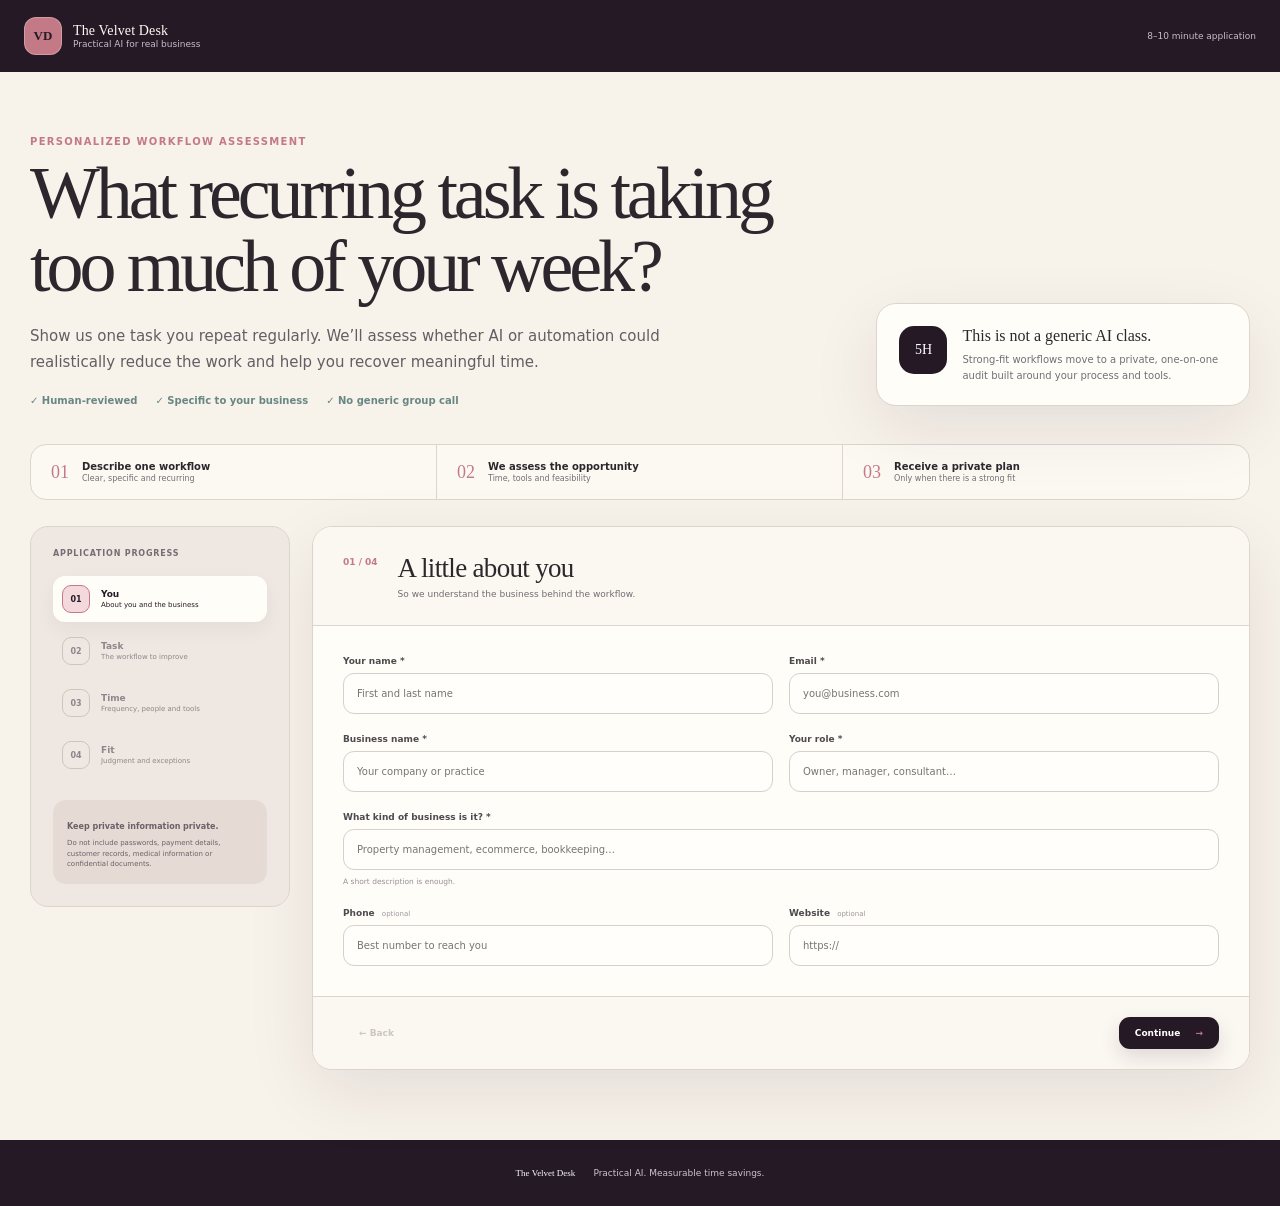
==== index.html @ eaa21534 "Add files via upload" ====
<!doctype html>
<html lang="en">
  <head>
    <meta charset="utf-8" />
    <meta name="viewport" content="width=device-width, initial-scale=1" />
    <meta name="description" content="Apply for a personalized workflow review and discover whether AI can help your business recover five hours each week." />
    <meta name="theme-color" content="#241925" />
    <title>Five-Hour Workflow Review | The Velvet Desk</title>
    <link rel="stylesheet" href="./styles.css" />
  </head>
  <body>
    <header class="site-header">
      <a class="brand" href="./" aria-label="The Velvet Desk home">
        <span class="brand-mark">VD</span>
        <span><strong>The Velvet Desk</strong><small>Practical AI for real business</small></span>
      </a>
      <span class="time-estimate">8–10 minute application</span>
    </header>

    <main>
      <section class="intro">
        <div class="intro-copy">
          <p class="eyebrow">Personalized workflow assessment</p>
          <h1>What recurring task is taking too much of your week?</h1>
          <p class="lede">Show us one task you repeat regularly. We’ll assess whether AI or automation could realistically reduce the work and help you recover meaningful time.</p>
          <div class="trust-row">
            <span>✓ Human-reviewed</span><span>✓ Specific to your business</span><span>✓ No generic group call</span>
          </div>
        </div>
        <aside class="intro-card">
          <span class="card-number">5H</span>
          <div><strong>This is not a generic AI class.</strong><p>Strong-fit workflows move to a private, one-on-one audit built around your process and tools.</p></div>
        </aside>
      </section>

      <section class="process" aria-label="How the workflow review works">
        <article><span>01</span><div><strong>Describe one workflow</strong><small>Clear, specific and recurring</small></div></article>
        <article><span>02</span><div><strong>We assess the opportunity</strong><small>Time, tools and feasibility</small></div></article>
        <article><span>03</span><div><strong>Receive a private plan</strong><small>Only when there is a strong fit</small></div></article>
      </section>

      <div class="form-layout" id="application">
        <aside class="progress-card">
          <p>Application progress</p>
          <ol id="progress-list">
            <li class="active"><span>01</span><div><strong>You</strong><small>About you and the business</small></div></li>
            <li><span>02</span><div><strong>Task</strong><small>The workflow to improve</small></div></li>
            <li><span>03</span><div><strong>Time</strong><small>Frequency, people and tools</small></div></li>
            <li><span>04</span><div><strong>Fit</strong><small>Judgment and exceptions</small></div></li>
          </ol>
          <div class="privacy-note"><strong>Keep private information private.</strong><p>Do not include passwords, payment details, customer records, medical information or confidential documents.</p></div>
        </aside>

        <form id="workflow-form" class="workflow-form" novalidate>
          <header class="form-heading"><span id="section-count">01 / 04</span><div><h2 id="section-title">A little about you</h2><p id="section-description">So we understand the business behind the workflow.</p></div></header>

          <section class="form-panel" data-step="0">
            <div class="field-grid two">
              <label><span>Your name *</span><input name="applicantName" required autocomplete="name" placeholder="First and last name" /></label>
              <label><span>Email *</span><input name="email" type="email" required autocomplete="email" placeholder="you@business.com" /></label>
            </div>
            <div class="field-grid two">
              <label><span>Business name *</span><input name="businessName" required placeholder="Your company or practice" /></label>
              <label><span>Your role *</span><input name="role" required placeholder="Owner, manager, consultant…" /></label>
            </div>
            <label><span>What kind of business is it? *</span><input name="businessType" required placeholder="Property management, ecommerce, bookkeeping…" /><small>A short description is enough.</small></label>
            <div class="field-grid two optional-row">
              <label><span>Phone <i>optional</i></span><input name="phone" type="tel" autocomplete="tel" placeholder="Best number to reach you" /></label>
              <label><span>Website <i>optional</i></span><input name="website" type="url" placeholder="https://" /></label>
            </div>
            <label class="bot-field" aria-hidden="true"><span>Company website</span><input name="companyWebsite" tabindex="-1" autocomplete="off" /></label>
          </section>

          <section class="form-panel" data-step="1" hidden>
            <label><span>Give the task a short name *</span><input name="workflowTitle" required placeholder="Processing new client inquiries" /><small>Choose one task that happens repeatedly.</small></label>
            <label><span>What are you trying to get done? *</span><textarea name="workflowDescription" required rows="4" placeholder="Explain the task in everyday language and why it matters."></textarea></label>
            <label><span>What causes the task to begin? *</span><textarea name="trigger" required rows="3" placeholder="A customer completes our website form, or every Friday I receive a new spreadsheet."></textarea><small>This is the trigger that tells you it is time to start.</small></label>
            <label><span>Walk us through the steps you currently take *</span><textarea name="steps" required rows="7" placeholder="1. I open the form response&#10;2. I copy the details into our spreadsheet&#10;3. I check whether the customer qualifies&#10;4. I write and send a response"></textarea><small>Include manual copying, checking, waiting and follow-up.</small></label>
          </section>

          <section class="form-panel" data-step="2" hidden>
            <div class="field-grid two number-row">
              <label><span>How many times per week? *</span><input name="occurrencesPerWeek" required type="number" min="1" max="1000" inputmode="numeric" placeholder="20" /></label>
              <label><span>Minutes each time? *</span><input name="minutesPerOccurrence" required type="number" min="1" max="1440" inputmode="numeric" placeholder="15" /></label>
            </div>
            <div class="calculation-note"><span>Why we ask</span><p>Frequency × time shows whether five hours of weekly savings is realistically available.</p></div>
            <label><span>Which apps, websites or tools are involved? *</span><textarea name="tools" required rows="3" placeholder="Gmail, Google Sheets, HubSpot, QuickBooks, WhatsApp…"></textarea></label>
            <label><span>What information goes in, and what should come out? *</span><textarea name="inputsOutputs" required rows="4" placeholder="We receive a name, email and project description. The final result is a qualified lead in HubSpot with a drafted response."></textarea></label>
            <label><span>Who else is involved? <i>optional</i></span><textarea name="peopleInvolved" rows="3" placeholder="Employees, customers, vendors or anyone who approves part of the task."></textarea></label>
          </section>

          <section class="form-panel" data-step="3" hidden>
            <label><span>What decisions require a person’s judgment? *</span><textarea name="judgment" required rows="4" placeholder="I decide whether the lead is a good fit and whether the request needs a custom price."></textarea><small>“None” is a valid answer if the same rules always apply.</small></label>
            <label><span>What unusual situations or exceptions occur? <i>optional</i></span><textarea name="exceptions" rows="3" placeholder="Tell us what sometimes causes the normal process to change."></textarea></label>

            <fieldset class="choice-field"><legend>Does the task involve sensitive information? *</legend><p>Financial, legal, medical, employee or private customer information.</p><div><label><input type="radio" name="sensitiveData" value="No" required /><span>No</span></label><label><input type="radio" name="sensitiveData" value="Yes" /><span>Yes</span></label><label><input type="radio" name="sensitiveData" value="Unsure" /><span>Unsure</span></label></div></fieldset>
            <fieldset class="choice-field"><legend>Could you show us a redacted example or short screen recording later? *</legend><p>Do not upload anything now. We may ask after the initial review.</p><div><label><input type="radio" name="sampleAvailable" value="Yes" required /><span>Yes</span></label><label><input type="radio" name="sampleAvailable" value="Maybe" /><span>Maybe</span></label><label><input type="radio" name="sampleAvailable" value="No" /><span>No</span></label></div></fieldset>
            <label><span>What would a successful solution look like? *</span><textarea name="desiredOutcome" required rows="4" placeholder="What should happen faster or automatically? What would you still want to review yourself?"></textarea></label>
            <fieldset class="choice-field"><legend>Would you be willing to adjust the current process if needed? *</legend><div><label><input type="radio" name="willingToChange" value="Yes" required /><span>Yes</span></label><label><input type="radio" name="willingToChange" value="It depends" /><span>It depends</span></label><label><input type="radio" name="willingToChange" value="No" /><span>No</span></label></div></fieldset>
            <label><span>Anything else we should know? <i>optional</i></span><textarea name="additionalNotes" rows="3" placeholder="Add any detail that would help us understand the task."></textarea></label>
            <label class="consent-row"><input type="checkbox" required /><span>I understand this is an application for a workflow review and does not guarantee that my task can save five hours or will be accepted.</span></label>
          </section>

          <div id="form-error" class="form-error" role="alert" hidden></div>
          <footer class="form-navigation">
            <button id="back-button" type="button" class="back-button" disabled>← Back</button>
            <button id="next-button" type="button" class="next-button">Continue <span>→</span></button>
            <button id="submit-button" type="submit" class="next-button submit-button" hidden>Submit for review <span>→</span></button>
          </footer>
        </form>

        <section id="success-card" class="success-card" hidden>
          <span class="success-check">✓</span>
          <p class="eyebrow" id="success-reference">Application received</p>
          <h2>Thank you. We’ll review the workflow.</h2>
          <p>We’ll assess its frequency, steps, tools, judgment and potential time savings. If it appears to be a strong fit, we’ll contact you about the next step.</p>
          <div class="success-next"><strong>What happens next</strong><ol><li>We screen the workflow for feasibility.</li><li>We may email you with a clarifying question.</li><li>Qualified workflows are invited to a private audit.</li></ol></div>
        </section>
      </div>
    </main>

    <footer class="site-footer"><strong>The Velvet Desk</strong><span>Practical AI. Measurable time savings.</span></footer>
    <script src="./app.js" defer></script>
  </body>
</html>
---- styles.css ----
:root {
  --plum: #241925;
  --plum-soft: #402b3f;
  --rose: #c47a86;
  --rose-light: #f3d9dc;
  --cream: #f7f2ea;
  --paper: #fffdf8;
  --ink: #2c272d;
  --muted: #756d75;
  --sage: #698782;
  --line: #ddd4cd;
  --danger: #9f372a;
  --shadow: 0 22px 70px rgba(42, 25, 40, .09);
}

* { box-sizing: border-box; }
html { scroll-behavior: smooth; }
body { margin: 0; color: var(--ink); background: var(--cream); font-family: Inter, ui-sans-serif, system-ui, -apple-system, BlinkMacSystemFont, "Segoe UI", sans-serif; }
button, input, textarea, select { font: inherit; }
button, a { -webkit-tap-highlight-color: transparent; }

.site-header { display: flex; align-items: center; justify-content: space-between; height: 72px; padding: 0 max(24px, calc((100vw - 1240px) / 2)); color: #fffaf2; background: var(--plum); }
.brand { display: flex; align-items: center; gap: 11px; color: inherit; text-decoration: none; }
.brand-mark { display: grid; place-items: center; width: 38px; height: 38px; border: 1px solid rgba(255,255,255,.25); border-radius: 12px; color: var(--plum); background: var(--rose); font-family: Georgia, serif; font-size: 13px; font-weight: 800; }
.brand > span:last-child { display: flex; flex-direction: column; }
.brand strong { font-family: Georgia, serif; font-size: 14px; font-weight: 500; letter-spacing: .01em; }
.brand small, .time-estimate { color: #c9bcc8; font-size: 9px; }

main { max-width: 1300px; margin: auto; padding: 0 30px 70px; }
.intro { display: grid; grid-template-columns: minmax(0, 1.5fr) minmax(280px, .7fr); gap: 46px; align-items: end; padding: 64px 0 38px; }
.eyebrow { margin: 0 0 10px; color: var(--rose); font-size: 10px; font-weight: 850; letter-spacing: .13em; text-transform: uppercase; }
.intro h1 { max-width: 820px; margin: 0; font-family: Georgia, serif; font-size: clamp(40px, 6vw, 74px); font-weight: 500; line-height: .98; letter-spacing: -.055em; }
.lede { max-width: 700px; margin: 22px 0 20px; color: #655d64; font-size: 15px; line-height: 1.7; }
.trust-row { display: flex; flex-wrap: wrap; gap: 18px; color: var(--sage); font-size: 10px; font-weight: 700; }
.intro-card { display: flex; gap: 15px; padding: 22px; border: 1px solid var(--line); border-radius: 20px; background: var(--paper); box-shadow: var(--shadow); }
.card-number { flex: 0 0 auto; display: grid; place-items: center; width: 48px; height: 48px; border-radius: 15px; color: #fff; background: var(--plum); font-family: Georgia, serif; font-size: 14px; }
.intro-card strong { font-family: Georgia, serif; font-size: 16px; font-weight: 500; }
.intro-card p { margin: 7px 0 0; color: var(--muted); font-size: 10px; line-height: 1.55; }

.process { display: grid; grid-template-columns: repeat(3, 1fr); margin-bottom: 26px; overflow: hidden; border: 1px solid var(--line); border-radius: 16px; background: rgba(255,253,248,.7); }
.process article { display: flex; align-items: center; gap: 13px; padding: 16px 20px; border-right: 1px solid var(--line); }
.process article:last-child { border-right: 0; }
.process article > span { color: var(--rose); font-family: Georgia, serif; font-size: 18px; }
.process article div { display: flex; flex-direction: column; gap: 2px; }
.process strong { font-size: 10px; }
.process small { color: var(--muted); font-size: 8px; }

.form-layout { display: grid; grid-template-columns: 260px minmax(0, 1fr); align-items: start; gap: 22px; }
.progress-card { position: sticky; top: 22px; padding: 22px; border: 1px solid var(--line); border-radius: 18px; background: #efe7e1; }
.progress-card > p { margin: 0 0 18px; color: var(--muted); font-size: 8px; font-weight: 800; letter-spacing: .1em; text-transform: uppercase; }
.progress-card ol { display: grid; gap: 6px; margin: 0; padding: 0; list-style: none; }
.progress-card li { display: flex; align-items: center; gap: 11px; padding: 9px; border-radius: 12px; color: #8f858c; }
.progress-card li > span { display: grid; place-items: center; width: 28px; height: 28px; border: 1px solid #d0c4c2; border-radius: 9px; font-size: 8px; font-weight: 800; }
.progress-card li div { display: flex; flex-direction: column; gap: 2px; }
.progress-card li strong { font-size: 9px; }
.progress-card li small { font-size: 7px; }
.progress-card li.active { color: var(--plum); background: var(--paper); box-shadow: 0 8px 20px rgba(48,31,47,.05); }
.progress-card li.active > span { border-color: var(--rose); color: var(--plum); background: var(--rose-light); }
.progress-card li.complete { color: var(--sage); }
.progress-card li.complete > span { border-color: var(--sage); color: white; background: var(--sage); }
.privacy-note { margin-top: 22px; padding: 14px; border-radius: 13px; color: #6d6068; background: #e6dad4; }
.privacy-note strong { font-size: 8px; }
.privacy-note p { margin: 5px 0 0; font-size: 7px; line-height: 1.5; }

.workflow-form, .success-card { overflow: hidden; border: 1px solid var(--line); border-radius: 20px; background: var(--paper); box-shadow: var(--shadow); }
.form-heading { display: flex; gap: 20px; padding: 26px 30px; border-bottom: 1px solid var(--line); background: #fbf7f1; }
.form-heading > span { padding-top: 4px; color: var(--rose); font-size: 9px; font-weight: 800; white-space: nowrap; }
.form-heading h2 { margin: 0; font-family: Georgia, serif; font-size: 27px; font-weight: 500; letter-spacing: -.025em; }
.form-heading p { margin: 5px 0 0; color: var(--muted); font-size: 9px; }
.form-panel { display: grid; gap: 20px; padding: 30px; }
.field-grid { display: grid; gap: 16px; }
.field-grid.two { grid-template-columns: 1fr 1fr; }
.workflow-form label:not(.consent-row):not(.bot-field) { display: grid; gap: 7px; }
.workflow-form label > span, .choice-field legend { color: #514950; font-size: 9px; font-weight: 750; }
.workflow-form label > span i { margin-left: 4px; color: #a1979d; font-size: 7px; font-style: normal; font-weight: 500; }
.workflow-form input:not([type="radio"]):not([type="checkbox"]), .workflow-form textarea, .workflow-form select { width: 100%; border: 1px solid #d9cfca; border-radius: 11px; padding: 12px 13px; outline: none; color: var(--ink); background: #fffefa; font-size: 10px; line-height: 1.5; transition: border-color .2s, box-shadow .2s; }
.workflow-form textarea { resize: vertical; min-height: 84px; }
.workflow-form input:focus, .workflow-form textarea:focus, .workflow-form select:focus { border-color: var(--rose); box-shadow: 0 0 0 3px rgba(196,122,134,.13); }
.workflow-form label > small { color: #998f95; font-size: 7.5px; line-height: 1.45; }
.bot-field { position: absolute; left: -10000px; width: 1px; height: 1px; overflow: hidden; }
.calculation-note { display: flex; gap: 12px; align-items: center; padding: 13px 15px; border-radius: 12px; color: #526c68; background: #e7efec; }
.calculation-note span { font-size: 7px; font-weight: 850; letter-spacing: .08em; text-transform: uppercase; }
.calculation-note p { margin: 0; font-size: 8px; }
.choice-field { display: grid; gap: 8px; margin: 0; padding: 17px; border: 1px solid #ded4cf; border-radius: 14px; }
.choice-field p { margin: -2px 0 3px; color: var(--muted); font-size: 8px; }
.choice-field > div { display: flex; flex-wrap: wrap; gap: 8px; }
.choice-field label { display: block !important; position: relative; }
.choice-field input { position: absolute; opacity: 0; pointer-events: none; }
.choice-field label > span { display: block; min-width: 68px; padding: 9px 12px; border: 1px solid #d8ceca; border-radius: 9px; text-align: center; cursor: pointer; background: white; }
.choice-field input:checked + span { border-color: var(--plum); color: white; background: var(--plum); }
.consent-row { display: flex; align-items: flex-start; gap: 10px; padding: 14px; border-radius: 12px; background: #f5efea; }
.consent-row input { margin-top: 2px; accent-color: var(--plum); }
.consent-row span { color: #6d646a !important; font-size: 8px !important; line-height: 1.5; }
.form-error { margin: 0 30px 20px; padding: 12px 14px; border-radius: 10px; color: var(--danger); background: #ffede9; font-size: 9px; }
.form-navigation { display: flex; justify-content: space-between; padding: 20px 30px; border-top: 1px solid var(--line); background: #fbf7f1; }
.form-navigation button { border: 0; border-radius: 11px; padding: 11px 16px; font-size: 9px; font-weight: 800; cursor: pointer; }
.back-button { color: #756c72; background: transparent; }
.back-button:disabled { opacity: .35; cursor: default; }
.next-button { margin-left: auto; color: white; background: var(--plum); box-shadow: 0 8px 20px rgba(36,25,37,.13); }
.next-button span { margin-left: 12px; color: var(--rose); }
.next-button:disabled { opacity: .65; cursor: wait; }

.success-card { grid-column: 2; padding: 48px; text-align: center; }
.success-check { display: grid; place-items: center; width: 58px; height: 58px; margin: 0 auto 20px; border-radius: 18px; color: white; background: var(--sage); font-size: 24px; }
.success-card h2 { margin: 0; font-family: Georgia, serif; font-size: 36px; font-weight: 500; letter-spacing: -.035em; }
.success-card > p:not(.eyebrow) { max-width: 620px; margin: 15px auto 25px; color: var(--muted); font-size: 11px; line-height: 1.7; }
.success-next { max-width: 530px; margin: auto; padding: 20px 24px; border-radius: 15px; text-align: left; background: #f3ede7; }
.success-next strong { font-size: 9px; }
.success-next ol { display: grid; gap: 8px; margin: 12px 0 0; padding-left: 20px; color: #6f666c; font-size: 9px; }
.site-footer { display: flex; align-items: center; justify-content: center; gap: 18px; padding: 28px; color: #cfc3cf; background: var(--plum); font-size: 9px; }
.site-footer strong { color: white; font-family: Georgia, serif; font-weight: 500; }
.site-footer a { color: var(--rose); }
[hidden] { display: none !important; }

@media (max-width: 820px) {
  main { padding-inline: 18px; }
  .intro { grid-template-columns: 1fr; gap: 24px; padding-top: 40px; }
  .intro h1 { font-size: clamp(39px, 11vw, 62px); }
  .process { grid-template-columns: 1fr; }
  .process article { border-right: 0; border-bottom: 1px solid var(--line); }
  .process article:last-child { border-bottom: 0; }
  .form-layout { grid-template-columns: 1fr; }
  .progress-card { position: static; padding: 14px; }
  .progress-card > p, .progress-card li div, .privacy-note { display: none; }
  .progress-card ol { grid-template-columns: repeat(4, 1fr); gap: 5px; }
  .progress-card li { justify-content: center; padding: 7px; }
  .success-card { grid-column: 1; }
}

@media (max-width: 560px) {
  .site-header { height: 66px; padding-inline: 16px; }
  .time-estimate, .brand small { display: none; }
  .intro { padding-top: 32px; }
  .trust-row { display: grid; gap: 8px; }
  .field-grid.two { grid-template-columns: 1fr; }
  .form-heading, .form-panel, .form-navigation { padding-left: 20px; padding-right: 20px; }
  .form-heading { gap: 12px; }
  .form-heading h2 { font-size: 23px; }
  .choice-field > div { display: grid; grid-template-columns: repeat(3, 1fr); }
  .choice-field label > span { min-width: 0; padding-inline: 6px; }
  .success-card { padding: 34px 22px; }
  .success-card h2 { font-size: 29px; }
  .site-footer { flex-direction: column; gap: 7px; }
}
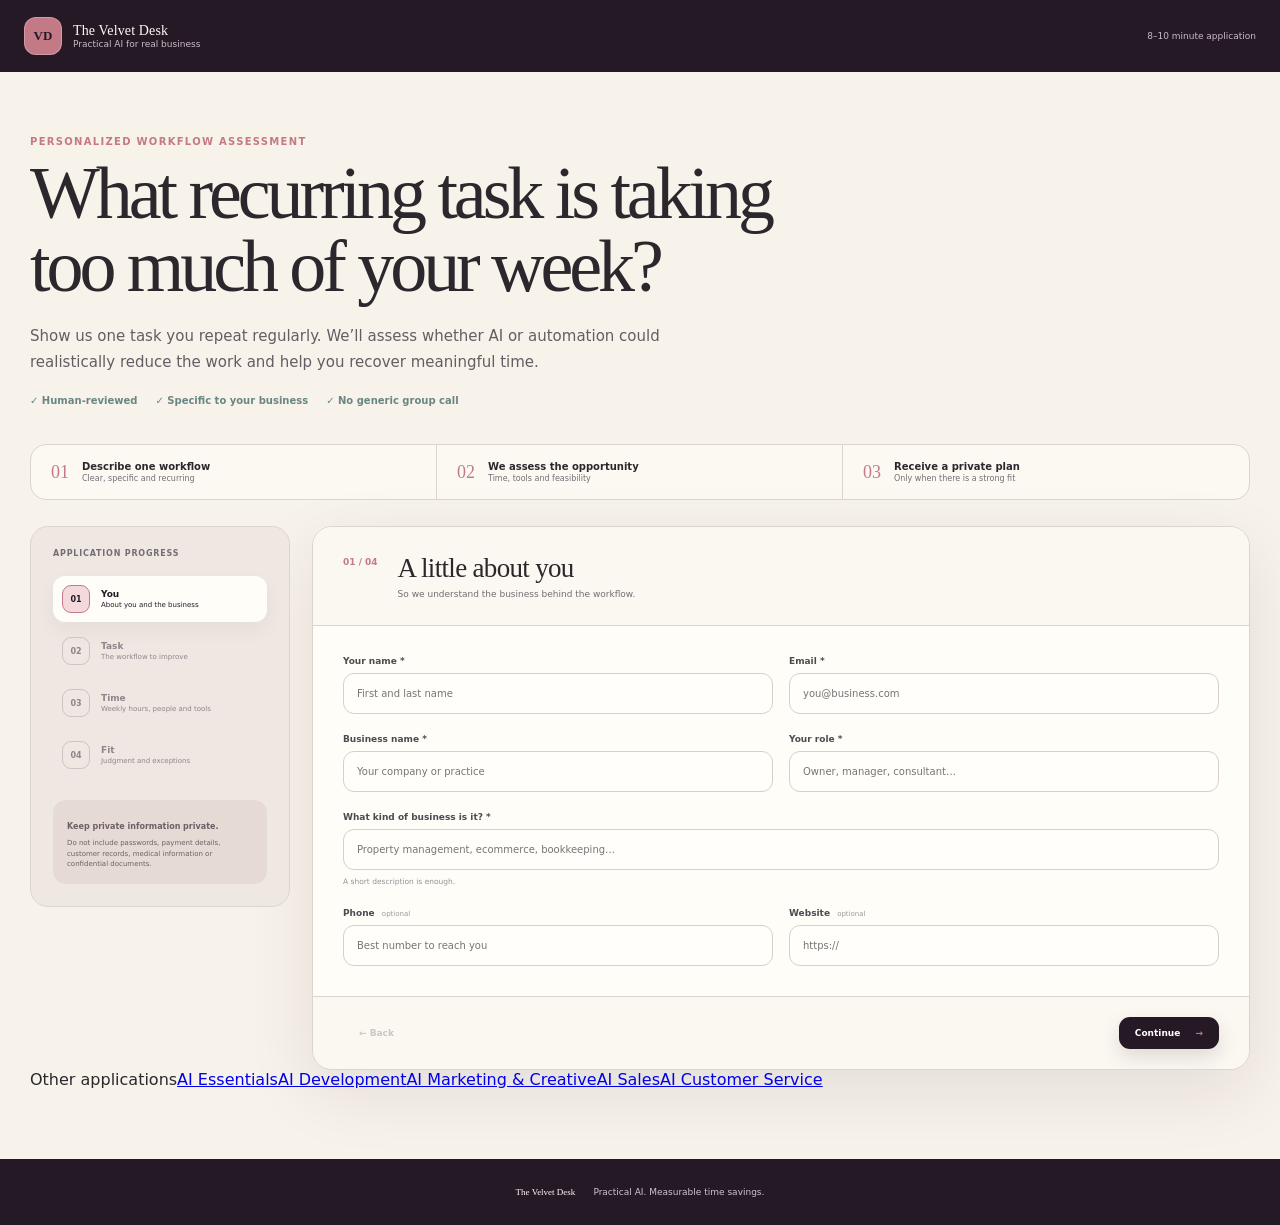
==== commit 00c736fd: "Simplify workflow review application" ====
--- a/index.html
+++ b/index.html
@@ -3,9 +3,9 @@
   <head>
     <meta charset="utf-8" />
     <meta name="viewport" content="width=device-width, initial-scale=1" />
-    <meta name="description" content="Apply for a personalized workflow review and discover whether AI can help your business recover five hours each week." />
+    <meta name="description" content="Apply for a personalized workflow review and discover whether AI can reduce a recurring task in your business." />
     <meta name="theme-color" content="#241925" />
-    <title>Five-Hour Workflow Review | The Velvet Desk</title>
+    <title>Personalized Workflow Review | The Velvet Desk</title>
     <link rel="stylesheet" href="./styles.css" />
   </head>
   <body>
@@ -27,10 +27,6 @@
             <span>✓ Human-reviewed</span><span>✓ Specific to your business</span><span>✓ No generic group call</span>
           </div>
         </div>
-        <aside class="intro-card">
-          <span class="card-number">5H</span>
-          <div><strong>This is not a generic AI class.</strong><p>Strong-fit workflows move to a private, one-on-one audit built around your process and tools.</p></div>
-        </aside>
       </section>
 
       <section class="process" aria-label="How the workflow review works">
@@ -45,13 +41,14 @@
           <ol id="progress-list">
             <li class="active"><span>01</span><div><strong>You</strong><small>About you and the business</small></div></li>
             <li><span>02</span><div><strong>Task</strong><small>The workflow to improve</small></div></li>
-            <li><span>03</span><div><strong>Time</strong><small>Frequency, people and tools</small></div></li>
+            <li><span>03</span><div><strong>Time</strong><small>Weekly hours, people and tools</small></div></li>
             <li><span>04</span><div><strong>Fit</strong><small>Judgment and exceptions</small></div></li>
           </ol>
           <div class="privacy-note"><strong>Keep private information private.</strong><p>Do not include passwords, payment details, customer records, medical information or confidential documents.</p></div>
         </aside>
 
         <form id="workflow-form" class="workflow-form" novalidate>
+          <input type="hidden" name="track" value="workflow-review" />
           <header class="form-heading"><span id="section-count">01 / 04</span><div><h2 id="section-title">A little about you</h2><p id="section-description">So we understand the business behind the workflow.</p></div></header>
 
           <section class="form-panel" data-step="0">
@@ -79,11 +76,8 @@
           </section>
 
           <section class="form-panel" data-step="2" hidden>
-            <div class="field-grid two number-row">
-              <label><span>How many times per week? *</span><input name="occurrencesPerWeek" required type="number" min="1" max="1000" inputmode="numeric" placeholder="20" /></label>
-              <label><span>Minutes each time? *</span><input name="minutesPerOccurrence" required type="number" min="1" max="1440" inputmode="numeric" placeholder="15" /></label>
-            </div>
-            <div class="calculation-note"><span>Why we ask</span><p>Frequency × time shows whether five hours of weekly savings is realistically available.</p></div>
+            <label><span>About how many hours per week does this task take? *</span><input name="hoursPerWeek" required type="number" min="0.25" max="168" step="0.25" inputmode="decimal" placeholder="5" /><small>Your best estimate is enough. Include everyone’s time if more than one person works on it.</small></label>
+            <div class="calculation-note"><span>Why we ask</span><p>This helps us compare the current effort with the time a realistic solution could recover.</p></div>
             <label><span>Which apps, websites or tools are involved? *</span><textarea name="tools" required rows="3" placeholder="Gmail, Google Sheets, HubSpot, QuickBooks, WhatsApp…"></textarea></label>
             <label><span>What information goes in, and what should come out? *</span><textarea name="inputsOutputs" required rows="4" placeholder="We receive a name, email and project description. The final result is a qualified lead in HubSpot with a drafted response."></textarea></label>
             <label><span>Who else is involved? <i>optional</i></span><textarea name="peopleInvolved" rows="3" placeholder="Employees, customers, vendors or anyone who approves part of the task."></textarea></label>
@@ -98,7 +92,7 @@
             <label><span>What would a successful solution look like? *</span><textarea name="desiredOutcome" required rows="4" placeholder="What should happen faster or automatically? What would you still want to review yourself?"></textarea></label>
             <fieldset class="choice-field"><legend>Would you be willing to adjust the current process if needed? *</legend><div><label><input type="radio" name="willingToChange" value="Yes" required /><span>Yes</span></label><label><input type="radio" name="willingToChange" value="It depends" /><span>It depends</span></label><label><input type="radio" name="willingToChange" value="No" /><span>No</span></label></div></fieldset>
             <label><span>Anything else we should know? <i>optional</i></span><textarea name="additionalNotes" rows="3" placeholder="Add any detail that would help us understand the task."></textarea></label>
-            <label class="consent-row"><input type="checkbox" required /><span>I understand this is an application for a workflow review and does not guarantee that my task can save five hours or will be accepted.</span></label>
+            <label class="consent-row"><input type="checkbox" required /><span>I understand this is an application for a workflow review and does not guarantee that my task can be automated or accepted.</span></label>
           </section>
 
           <div id="form-error" class="form-error" role="alert" hidden></div>
@@ -117,6 +111,7 @@
           <div class="success-next"><strong>What happens next</strong><ol><li>We screen the workflow for feasibility.</li><li>We may email you with a clarifying question.</li><li>Qualified workflows are invited to a private audit.</li></ol></div>
         </section>
       </div>
+      <nav class="other-tracks" aria-label="Other applications"><span>Other applications</span><a href="./ai-essentials/">AI Essentials</a><a href="./ai-development/">AI Development</a><a href="./ai-marketing/">AI Marketing & Creative</a><a href="./ai-sales/">AI Sales</a><a href="./ai-customer-service/">AI Customer Service</a></nav>
     </main>
 
     <footer class="site-footer"><strong>The Velvet Desk</strong><span>Practical AI. Measurable time savings.</span></footer>
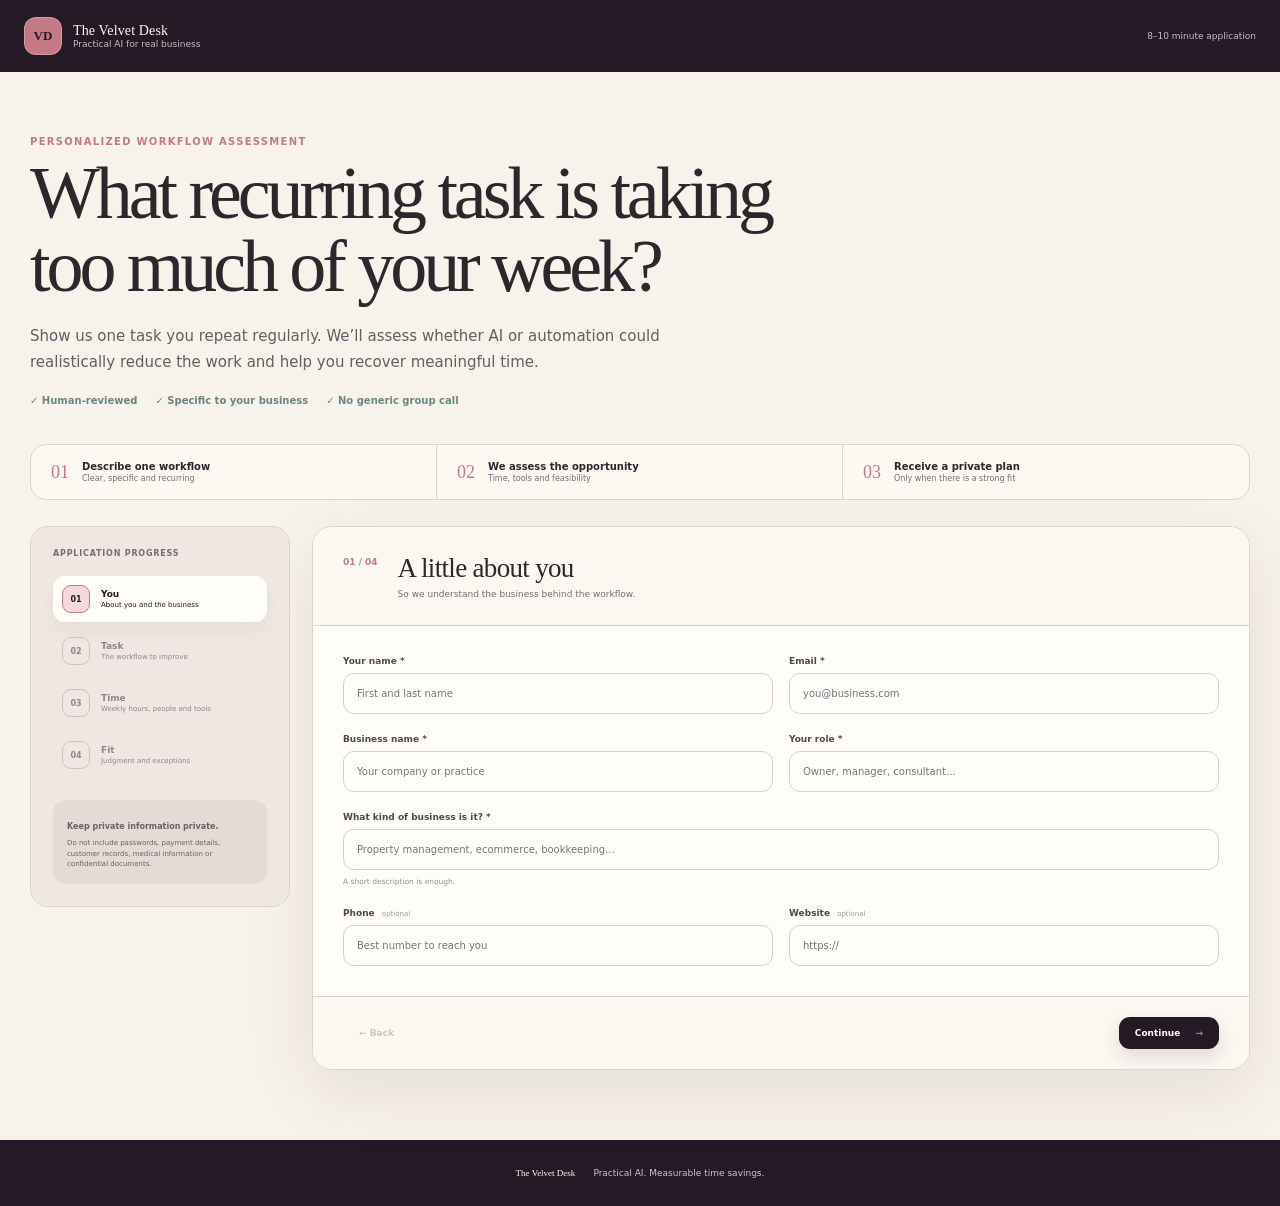
==== commit 40ef8cd6: "Remove other applications from Workflow Review" ====
--- a/index.html
+++ b/index.html
@@ -111,7 +111,6 @@
           <div class="success-next"><strong>What happens next</strong><ol><li>We screen the workflow for feasibility.</li><li>We may email you with a clarifying question.</li><li>Qualified workflows are invited to a private audit.</li></ol></div>
         </section>
       </div>
-      <nav class="other-tracks" aria-label="Other applications"><span>Other applications</span><a href="./ai-essentials/">AI Essentials</a><a href="./ai-development/">AI Development</a><a href="./ai-marketing/">AI Marketing & Creative</a><a href="./ai-sales/">AI Sales</a><a href="./ai-customer-service/">AI Customer Service</a></nav>
     </main>
 
     <footer class="site-footer"><strong>The Velvet Desk</strong><span>Practical AI. Measurable time savings.</span></footer>
--- a/styles.css
+++ b/styles.css
@@ -27,7 +27,7 @@
 .brand small, .time-estimate { color: #c9bcc8; font-size: 9px; }
 
 main { max-width: 1300px; margin: auto; padding: 0 30px 70px; }
-.intro { display: grid; grid-template-columns: minmax(0, 1.5fr) minmax(280px, .7fr); gap: 46px; align-items: end; padding: 64px 0 38px; }
+.intro { display: block; padding: 64px 0 38px; }
 .eyebrow { margin: 0 0 10px; color: var(--rose); font-size: 10px; font-weight: 850; letter-spacing: .13em; text-transform: uppercase; }
 .intro h1 { max-width: 820px; margin: 0; font-family: Georgia, serif; font-size: clamp(40px, 6vw, 74px); font-weight: 500; line-height: .98; letter-spacing: -.055em; }
 .lede { max-width: 700px; margin: 22px 0 20px; color: #655d64; font-size: 15px; line-height: 1.7; }
@@ -110,6 +110,14 @@
 .site-footer { display: flex; align-items: center; justify-content: center; gap: 18px; padding: 28px; color: #cfc3cf; background: var(--plum); font-size: 9px; }
 .site-footer strong { color: white; font-family: Georgia, serif; font-weight: 500; }
 .site-footer a { color: var(--rose); }
+.track-page .intro-copy { max-width: 980px; }
+.track-page .intro h1 { max-width: 1000px; }
+.track-page .choice-field > div { display: grid; grid-template-columns: repeat(2, minmax(0, 1fr)); }
+.track-page .choice-field label > span { height: 100%; min-width: 0; text-align: left; line-height: 1.35; }
+.other-tracks { display: flex; flex-wrap: wrap; align-items: center; gap: 8px; margin: 28px 0 0 282px; padding: 18px 20px; border: 1px solid var(--line); border-radius: 15px; background: rgba(255,253,248,.65); }
+.other-tracks > span { margin-right: 4px; color: var(--muted); font-size: 8px; font-weight: 800; letter-spacing: .08em; text-transform: uppercase; }
+.other-tracks a { padding: 7px 9px; border-radius: 8px; color: var(--plum); background: #efe6e3; font-size: 8px; font-weight: 700; text-decoration: none; }
+.other-tracks a:hover { background: var(--rose-light); }
 [hidden] { display: none !important; }
 
 @media (max-width: 820px) {
@@ -125,6 +133,7 @@
   .progress-card ol { grid-template-columns: repeat(4, 1fr); gap: 5px; }
   .progress-card li { justify-content: center; padding: 7px; }
   .success-card { grid-column: 1; }
+  .other-tracks { margin-left: 0; }
 }
 
 @media (max-width: 560px) {
@@ -137,6 +146,7 @@
   .form-heading { gap: 12px; }
   .form-heading h2 { font-size: 23px; }
   .choice-field > div { display: grid; grid-template-columns: repeat(3, 1fr); }
+  .track-page .choice-field > div { grid-template-columns: 1fr; }
   .choice-field label > span { min-width: 0; padding-inline: 6px; }
   .success-card { padding: 34px 22px; }
   .success-card h2 { font-size: 29px; }
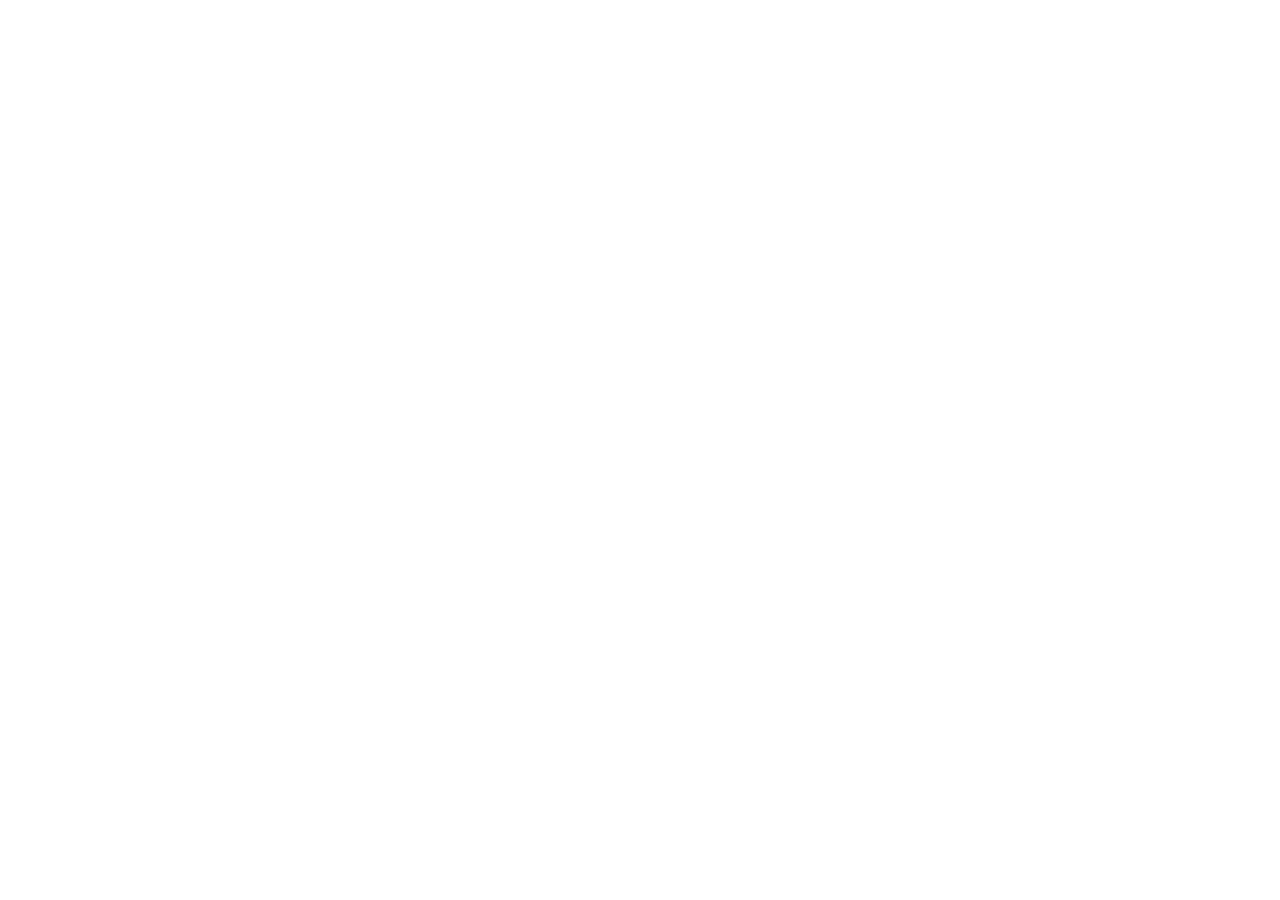
==== commit d2ff7507: "Redirect Workflow Review to qualification directory" ====
--- a/index.html
+++ b/index.html
@@ -3,117 +3,27 @@
   <head>
     <meta charset="utf-8" />
     <meta name="viewport" content="width=device-width, initial-scale=1" />
-    <meta name="description" content="Apply for a personalized workflow review and discover whether AI can reduce a recurring task in your business." />
-    <meta name="theme-color" content="#241925" />
-    <title>Personalized Workflow Review | The Velvet Desk</title>
-    <link rel="stylesheet" href="./styles.css" />
+    <meta http-equiv="refresh" content="0; url=https://thevelvetdesk.github.io/ai-workbench-san-diego/qualification/workflow-review/" />
+    <link rel="canonical" href="https://thevelvetdesk.github.io/ai-workbench-san-diego/qualification/workflow-review/" />
+    <meta name="robots" content="noindex, follow" />
+    <title>Workflow Review has moved | The Velvet Desk</title>
+    <style>
+      body { display:grid; place-items:center; min-height:100vh; margin:0; padding:24px; color:#2c272d; background:#f7f2ea; font-family:Inter,system-ui,sans-serif; text-align:center; }
+      main { max-width:560px; padding:40px; border:1px solid #ddd4cd; border-radius:20px; background:#fffdf8; }
+      h1 { margin:0 0 14px; font-family:Georgia,serif; font-weight:500; }
+      p { color:#756d75; line-height:1.6; }
+      a { display:inline-block; margin-top:8px; padding:12px 17px; border-radius:11px; color:white; background:#241925; text-decoration:none; font-weight:700; }
+    </style>
+    <script>
+      const destination = "https://thevelvetdesk.github.io/ai-workbench-san-diego/qualification/workflow-review/";
+      window.location.replace(destination + window.location.search + window.location.hash);
+    </script>
   </head>
   <body>
-    <header class="site-header">
-      <a class="brand" href="./" aria-label="The Velvet Desk home">
-        <span class="brand-mark">VD</span>
-        <span><strong>The Velvet Desk</strong><small>Practical AI for real business</small></span>
-      </a>
-      <span class="time-estimate">8–10 minute application</span>
-    </header>
-
     <main>
-      <section class="intro">
-        <div class="intro-copy">
-          <p class="eyebrow">Personalized workflow assessment</p>
-          <h1>What recurring task is taking too much of your week?</h1>
-          <p class="lede">Show us one task you repeat regularly. We’ll assess whether AI or automation could realistically reduce the work and help you recover meaningful time.</p>
-          <div class="trust-row">
-            <span>✓ Human-reviewed</span><span>✓ Specific to your business</span><span>✓ No generic group call</span>
-          </div>
-        </div>
-      </section>
-
-      <section class="process" aria-label="How the workflow review works">
-        <article><span>01</span><div><strong>Describe one workflow</strong><small>Clear, specific and recurring</small></div></article>
-        <article><span>02</span><div><strong>We assess the opportunity</strong><small>Time, tools and feasibility</small></div></article>
-        <article><span>03</span><div><strong>Receive a private plan</strong><small>Only when there is a strong fit</small></div></article>
-      </section>
-
-      <div class="form-layout" id="application">
-        <aside class="progress-card">
-          <p>Application progress</p>
-          <ol id="progress-list">
-            <li class="active"><span>01</span><div><strong>You</strong><small>About you and the business</small></div></li>
-            <li><span>02</span><div><strong>Task</strong><small>The workflow to improve</small></div></li>
-            <li><span>03</span><div><strong>Time</strong><small>Weekly hours, people and tools</small></div></li>
-            <li><span>04</span><div><strong>Fit</strong><small>Judgment and exceptions</small></div></li>
-          </ol>
-          <div class="privacy-note"><strong>Keep private information private.</strong><p>Do not include passwords, payment details, customer records, medical information or confidential documents.</p></div>
-        </aside>
-
-        <form id="workflow-form" class="workflow-form" novalidate>
-          <input type="hidden" name="track" value="workflow-review" />
-          <header class="form-heading"><span id="section-count">01 / 04</span><div><h2 id="section-title">A little about you</h2><p id="section-description">So we understand the business behind the workflow.</p></div></header>
-
-          <section class="form-panel" data-step="0">
-            <div class="field-grid two">
-              <label><span>Your name *</span><input name="applicantName" required autocomplete="name" placeholder="First and last name" /></label>
-              <label><span>Email *</span><input name="email" type="email" required autocomplete="email" placeholder="you@business.com" /></label>
-            </div>
-            <div class="field-grid two">
-              <label><span>Business name *</span><input name="businessName" required placeholder="Your company or practice" /></label>
-              <label><span>Your role *</span><input name="role" required placeholder="Owner, manager, consultant…" /></label>
-            </div>
-            <label><span>What kind of business is it? *</span><input name="businessType" required placeholder="Property management, ecommerce, bookkeeping…" /><small>A short description is enough.</small></label>
-            <div class="field-grid two optional-row">
-              <label><span>Phone <i>optional</i></span><input name="phone" type="tel" autocomplete="tel" placeholder="Best number to reach you" /></label>
-              <label><span>Website <i>optional</i></span><input name="website" type="url" placeholder="https://" /></label>
-            </div>
-            <label class="bot-field" aria-hidden="true"><span>Company website</span><input name="companyWebsite" tabindex="-1" autocomplete="off" /></label>
-          </section>
-
-          <section class="form-panel" data-step="1" hidden>
-            <label><span>Give the task a short name *</span><input name="workflowTitle" required placeholder="Processing new client inquiries" /><small>Choose one task that happens repeatedly.</small></label>
-            <label><span>What are you trying to get done? *</span><textarea name="workflowDescription" required rows="4" placeholder="Explain the task in everyday language and why it matters."></textarea></label>
-            <label><span>What causes the task to begin? *</span><textarea name="trigger" required rows="3" placeholder="A customer completes our website form, or every Friday I receive a new spreadsheet."></textarea><small>This is the trigger that tells you it is time to start.</small></label>
-            <label><span>Walk us through the steps you currently take *</span><textarea name="steps" required rows="7" placeholder="1. I open the form response&#10;2. I copy the details into our spreadsheet&#10;3. I check whether the customer qualifies&#10;4. I write and send a response"></textarea><small>Include manual copying, checking, waiting and follow-up.</small></label>
-          </section>
-
-          <section class="form-panel" data-step="2" hidden>
-            <label><span>About how many hours per week does this task take? *</span><input name="hoursPerWeek" required type="number" min="0.25" max="168" step="0.25" inputmode="decimal" placeholder="5" /><small>Your best estimate is enough. Include everyone’s time if more than one person works on it.</small></label>
-            <div class="calculation-note"><span>Why we ask</span><p>This helps us compare the current effort with the time a realistic solution could recover.</p></div>
-            <label><span>Which apps, websites or tools are involved? *</span><textarea name="tools" required rows="3" placeholder="Gmail, Google Sheets, HubSpot, QuickBooks, WhatsApp…"></textarea></label>
-            <label><span>What information goes in, and what should come out? *</span><textarea name="inputsOutputs" required rows="4" placeholder="We receive a name, email and project description. The final result is a qualified lead in HubSpot with a drafted response."></textarea></label>
-            <label><span>Who else is involved? <i>optional</i></span><textarea name="peopleInvolved" rows="3" placeholder="Employees, customers, vendors or anyone who approves part of the task."></textarea></label>
-          </section>
-
-          <section class="form-panel" data-step="3" hidden>
-            <label><span>What decisions require a person’s judgment? *</span><textarea name="judgment" required rows="4" placeholder="I decide whether the lead is a good fit and whether the request needs a custom price."></textarea><small>“None” is a valid answer if the same rules always apply.</small></label>
-            <label><span>What unusual situations or exceptions occur? <i>optional</i></span><textarea name="exceptions" rows="3" placeholder="Tell us what sometimes causes the normal process to change."></textarea></label>
-
-            <fieldset class="choice-field"><legend>Does the task involve sensitive information? *</legend><p>Financial, legal, medical, employee or private customer information.</p><div><label><input type="radio" name="sensitiveData" value="No" required /><span>No</span></label><label><input type="radio" name="sensitiveData" value="Yes" /><span>Yes</span></label><label><input type="radio" name="sensitiveData" value="Unsure" /><span>Unsure</span></label></div></fieldset>
-            <fieldset class="choice-field"><legend>Could you show us a redacted example or short screen recording later? *</legend><p>Do not upload anything now. We may ask after the initial review.</p><div><label><input type="radio" name="sampleAvailable" value="Yes" required /><span>Yes</span></label><label><input type="radio" name="sampleAvailable" value="Maybe" /><span>Maybe</span></label><label><input type="radio" name="sampleAvailable" value="No" /><span>No</span></label></div></fieldset>
-            <label><span>What would a successful solution look like? *</span><textarea name="desiredOutcome" required rows="4" placeholder="What should happen faster or automatically? What would you still want to review yourself?"></textarea></label>
-            <fieldset class="choice-field"><legend>Would you be willing to adjust the current process if needed? *</legend><div><label><input type="radio" name="willingToChange" value="Yes" required /><span>Yes</span></label><label><input type="radio" name="willingToChange" value="It depends" /><span>It depends</span></label><label><input type="radio" name="willingToChange" value="No" /><span>No</span></label></div></fieldset>
-            <label><span>Anything else we should know? <i>optional</i></span><textarea name="additionalNotes" rows="3" placeholder="Add any detail that would help us understand the task."></textarea></label>
-            <label class="consent-row"><input type="checkbox" required /><span>I understand this is an application for a workflow review and does not guarantee that my task can be automated or accepted.</span></label>
-          </section>
-
-          <div id="form-error" class="form-error" role="alert" hidden></div>
-          <footer class="form-navigation">
-            <button id="back-button" type="button" class="back-button" disabled>← Back</button>
-            <button id="next-button" type="button" class="next-button">Continue <span>→</span></button>
-            <button id="submit-button" type="submit" class="next-button submit-button" hidden>Submit for review <span>→</span></button>
-          </footer>
-        </form>
-
-        <section id="success-card" class="success-card" hidden>
-          <span class="success-check">✓</span>
-          <p class="eyebrow" id="success-reference">Application received</p>
-          <h2>Thank you. We’ll review the workflow.</h2>
-          <p>We’ll assess its frequency, steps, tools, judgment and potential time savings. If it appears to be a strong fit, we’ll contact you about the next step.</p>
-          <div class="success-next"><strong>What happens next</strong><ol><li>We screen the workflow for feasibility.</li><li>We may email you with a clarifying question.</li><li>Qualified workflows are invited to a private audit.</li></ol></div>
-        </section>
-      </div>
+      <h1>Workflow Review has moved.</h1>
+      <p>You are being redirected to the qualification questionnaire.</p>
+      <a href="https://thevelvetdesk.github.io/ai-workbench-san-diego/qualification/workflow-review/">Open Workflow Review</a>
     </main>
-
-    <footer class="site-footer"><strong>The Velvet Desk</strong><span>Practical AI. Measurable time savings.</span></footer>
-    <script src="./app.js" defer></script>
   </body>
 </html>
